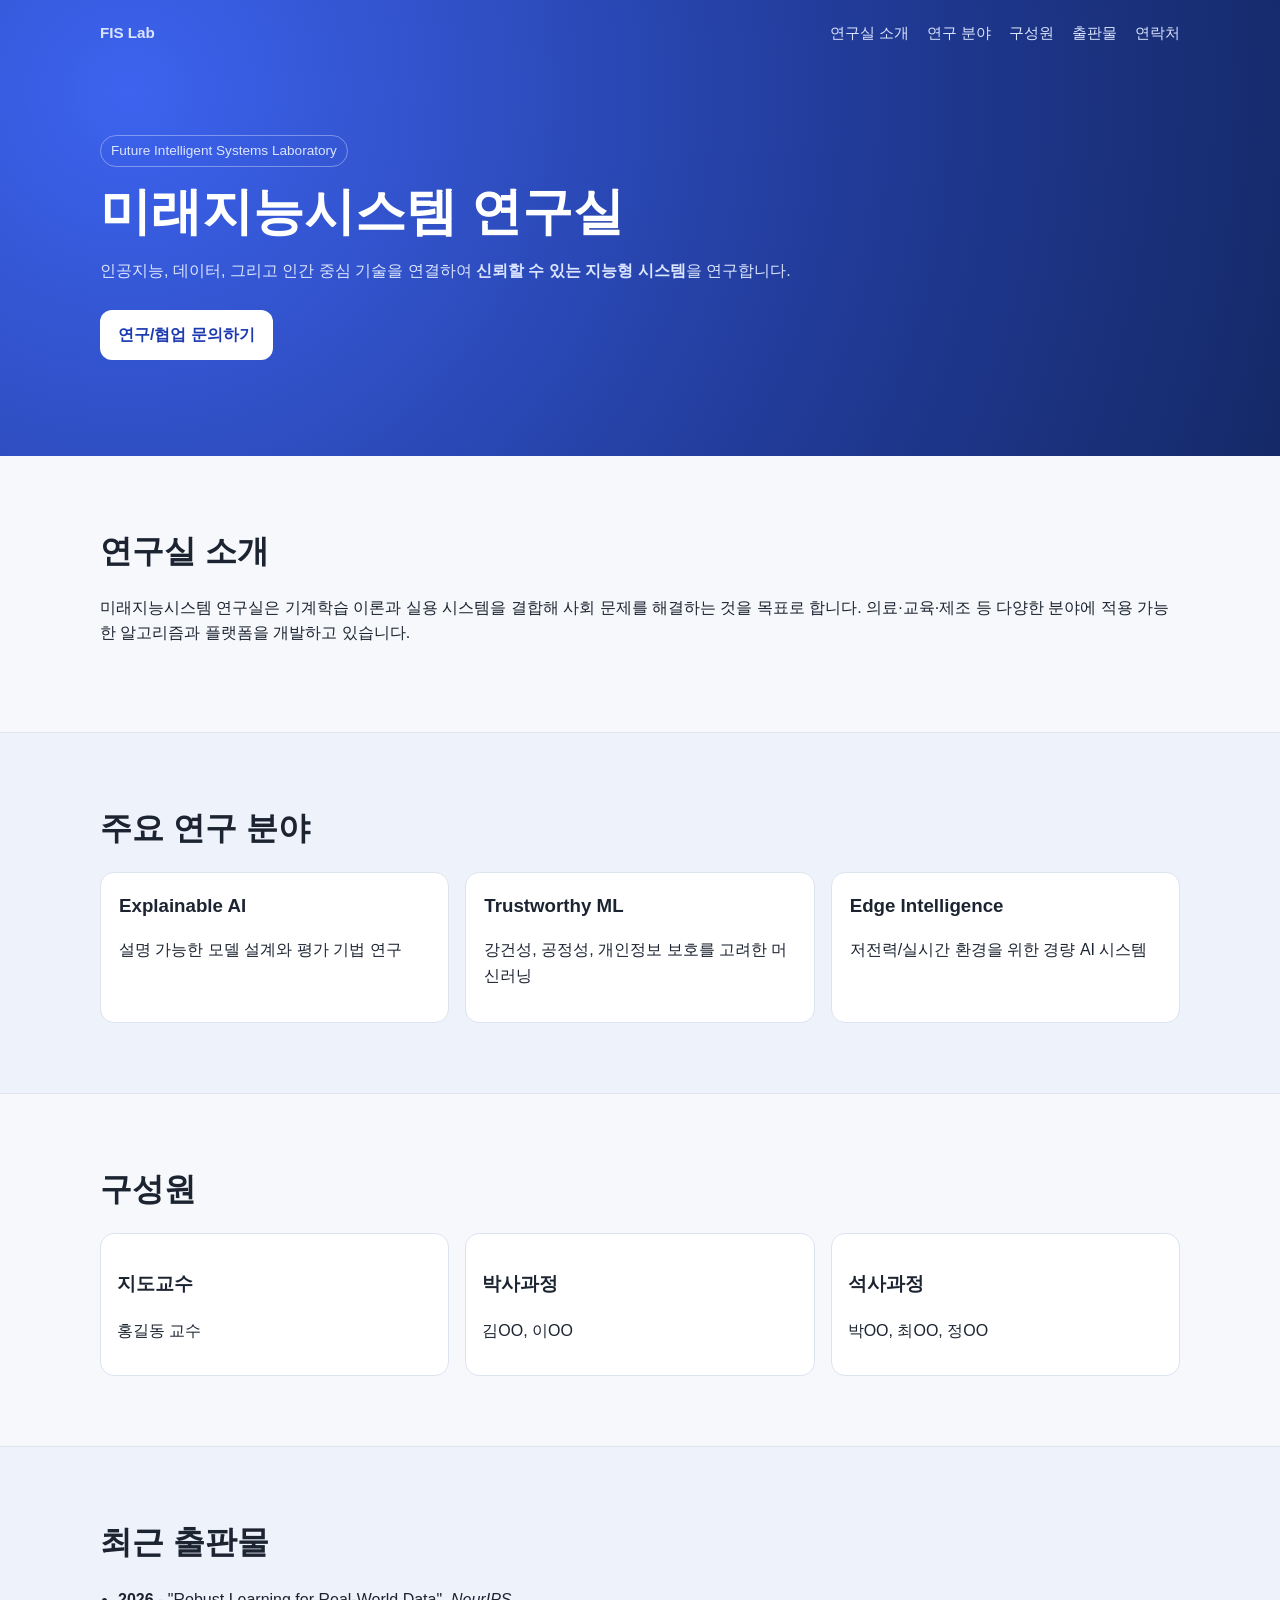
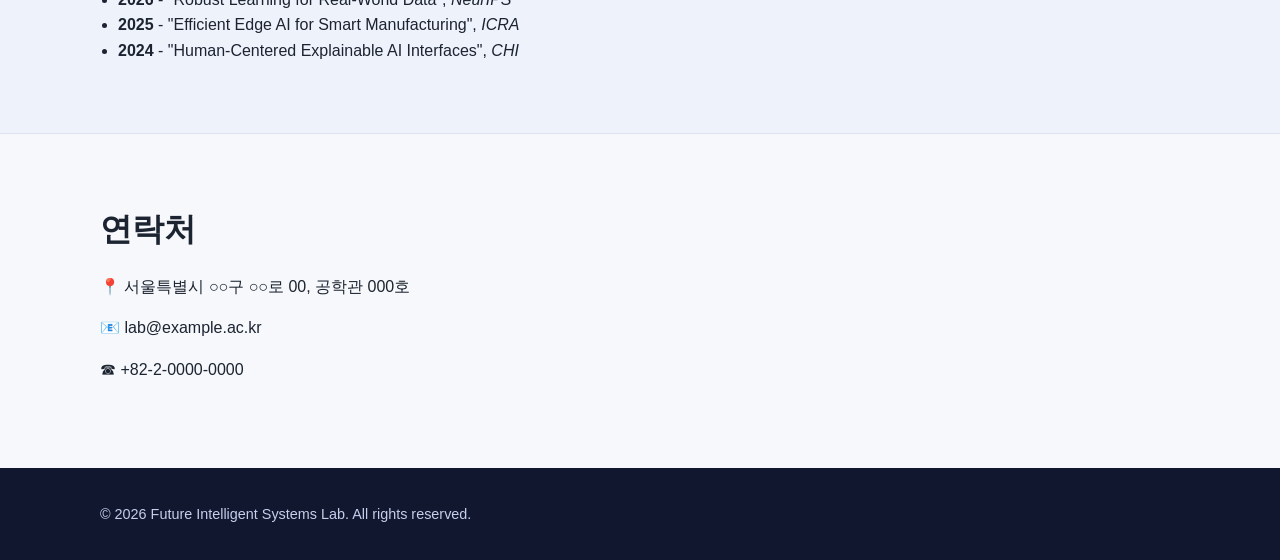
==== index.html @ 26f77ae8 "Merge pull request #1 from cctlsj/codex/create-lab-homepage feat: add initial lab homepage landing p" ====
<!doctype html>
<html lang="ko">
  <head>
    <meta charset="UTF-8" />
    <meta name="viewport" content="width=device-width, initial-scale=1.0" />
    <title>미래지능시스템 연구실 | Future Intelligent Systems Lab</title>
    <meta
      name="description"
      content="미래지능시스템 연구실 홈페이지 - 연구 소개, 프로젝트, 구성원, 출판물, 연락처"
    />
    <link rel="stylesheet" href="styles.css" />
  </head>
  <body>
    <header class="hero">
      <nav class="nav container">
        <a class="logo" href="#">FIS Lab</a>
        <ul>
          <li><a href="#about">연구실 소개</a></li>
          <li><a href="#research">연구 분야</a></li>
          <li><a href="#members">구성원</a></li>
          <li><a href="#publications">출판물</a></li>
          <li><a href="#contact">연락처</a></li>
        </ul>
      </nav>

      <div class="hero-content container">
        <p class="tag">Future Intelligent Systems Laboratory</p>
        <h1>미래지능시스템 연구실</h1>
        <p>
          인공지능, 데이터, 그리고 인간 중심 기술을 연결하여
          <strong>신뢰할 수 있는 지능형 시스템</strong>을 연구합니다.
        </p>
        <a class="cta" href="#contact">연구/협업 문의하기</a>
      </div>
    </header>

    <main>
      <section id="about" class="section container">
        <h2>연구실 소개</h2>
        <p>
          미래지능시스템 연구실은 기계학습 이론과 실용 시스템을 결합해 사회 문제를 해결하는 것을 목표로 합니다.
          의료·교육·제조 등 다양한 분야에 적용 가능한 알고리즘과 플랫폼을 개발하고 있습니다.
        </p>
      </section>

      <section id="research" class="section section-muted">
        <div class="container">
          <h2>주요 연구 분야</h2>
          <div class="cards">
            <article class="card">
              <h3>Explainable AI</h3>
              <p>설명 가능한 모델 설계와 평가 기법 연구</p>
            </article>
            <article class="card">
              <h3>Trustworthy ML</h3>
              <p>강건성, 공정성, 개인정보 보호를 고려한 머신러닝</p>
            </article>
            <article class="card">
              <h3>Edge Intelligence</h3>
              <p>저전력/실시간 환경을 위한 경량 AI 시스템</p>
            </article>
          </div>
        </div>
      </section>

      <section id="members" class="section container">
        <h2>구성원</h2>
        <div class="people-grid">
          <article>
            <h3>지도교수</h3>
            <p>홍길동 교수</p>
          </article>
          <article>
            <h3>박사과정</h3>
            <p>김OO, 이OO</p>
          </article>
          <article>
            <h3>석사과정</h3>
            <p>박OO, 최OO, 정OO</p>
          </article>
        </div>
      </section>

      <section id="publications" class="section section-muted">
        <div class="container">
          <h2>최근 출판물</h2>
          <ul class="pub-list">
            <li>
              <strong>2026</strong> - "Robust Learning for Real-World Data", <em>NeurIPS</em>
            </li>
            <li>
              <strong>2025</strong> - "Efficient Edge AI for Smart Manufacturing", <em>ICRA</em>
            </li>
            <li>
              <strong>2024</strong> - "Human-Centered Explainable AI Interfaces", <em>CHI</em>
            </li>
          </ul>
        </div>
      </section>

      <section id="contact" class="section container">
        <h2>연락처</h2>
        <p>📍 서울특별시 ○○구 ○○로 00, 공학관 000호</p>
        <p>📧 lab@example.ac.kr</p>
        <p>☎ +82-2-0000-0000</p>
      </section>
    </main>

    <footer class="footer">
      <div class="container">
        <p>© 2026 Future Intelligent Systems Lab. All rights reserved.</p>
      </div>
    </footer>
  </body>
</html>
---- styles.css ----
:root {
  --bg: #f6f8fb;
  --panel: #ffffff;
  --primary: #2a4fdb;
  --primary-dark: #1d3bb0;
  --text: #1c2431;
  --muted: #596172;
  --border: #dde3ef;
}

* {
  box-sizing: border-box;
}

html,
body {
  margin: 0;
  padding: 0;
  font-family: "Pretendard", "Noto Sans KR", -apple-system, BlinkMacSystemFont, "Segoe UI", sans-serif;
  color: var(--text);
  background: var(--bg);
  line-height: 1.6;
}

.container {
  width: min(1080px, 92%);
  margin: 0 auto;
}

.hero {
  background: radial-gradient(circle at 10% 20%, #3d63ef 0%, #213b98 60%, #152967 100%);
  color: #fff;
  padding-bottom: 72px;
}

.nav {
  display: flex;
  justify-content: space-between;
  align-items: center;
  padding: 20px 0;
}

.logo {
  font-weight: 800;
  font-size: 1.2rem;
  color: #fff;
  text-decoration: none;
}

.nav ul {
  list-style: none;
  margin: 0;
  padding: 0;
  display: flex;
  gap: 18px;
}

.nav a {
  color: #dbe5ff;
  text-decoration: none;
  font-size: 0.95rem;
}

.nav a:hover {
  color: #fff;
}

.hero-content {
  padding: 56px 0 24px;
}

.tag {
  display: inline-block;
  border: 1px solid rgba(255, 255, 255, 0.35);
  padding: 4px 10px;
  border-radius: 999px;
  margin-bottom: 14px;
  font-size: 0.85rem;
}

.hero h1 {
  margin: 0;
  font-size: clamp(2rem, 4.5vw, 3.2rem);
  line-height: 1.2;
}

.hero p {
  max-width: 700px;
  color: #dbe5ff;
}

.cta {
  display: inline-block;
  background: #fff;
  color: var(--primary-dark);
  text-decoration: none;
  font-weight: 700;
  border-radius: 12px;
  padding: 12px 18px;
  margin-top: 10px;
}

.section {
  padding: 70px 0;
}

.section h2 {
  margin-top: 0;
  margin-bottom: 18px;
  font-size: clamp(1.35rem, 3vw, 2rem);
}

.section-muted {
  background: #eef2fb;
  border-top: 1px solid var(--border);
  border-bottom: 1px solid var(--border);
}

.cards {
  display: grid;
  gap: 16px;
  grid-template-columns: repeat(auto-fit, minmax(220px, 1fr));
}

.card {
  background: var(--panel);
  border: 1px solid var(--border);
  border-radius: 14px;
  padding: 18px;
}

.card h3 {
  margin-top: 0;
  margin-bottom: 6px;
}

.people-grid {
  display: grid;
  gap: 16px;
  grid-template-columns: repeat(auto-fit, minmax(200px, 1fr));
}

.people-grid article {
  background: var(--panel);
  border: 1px solid var(--border);
  border-radius: 14px;
  padding: 16px;
}

.pub-list {
  margin: 0;
  padding-left: 18px;
}

.footer {
  background: #10172f;
  color: #c5ceeb;
  padding: 20px 0;
  font-size: 0.9rem;
}

@media (max-width: 800px) {
  .nav {
    flex-direction: column;
    align-items: flex-start;
    gap: 10px;
  }

  .nav ul {
    flex-wrap: wrap;
    gap: 10px 14px;
  }
}
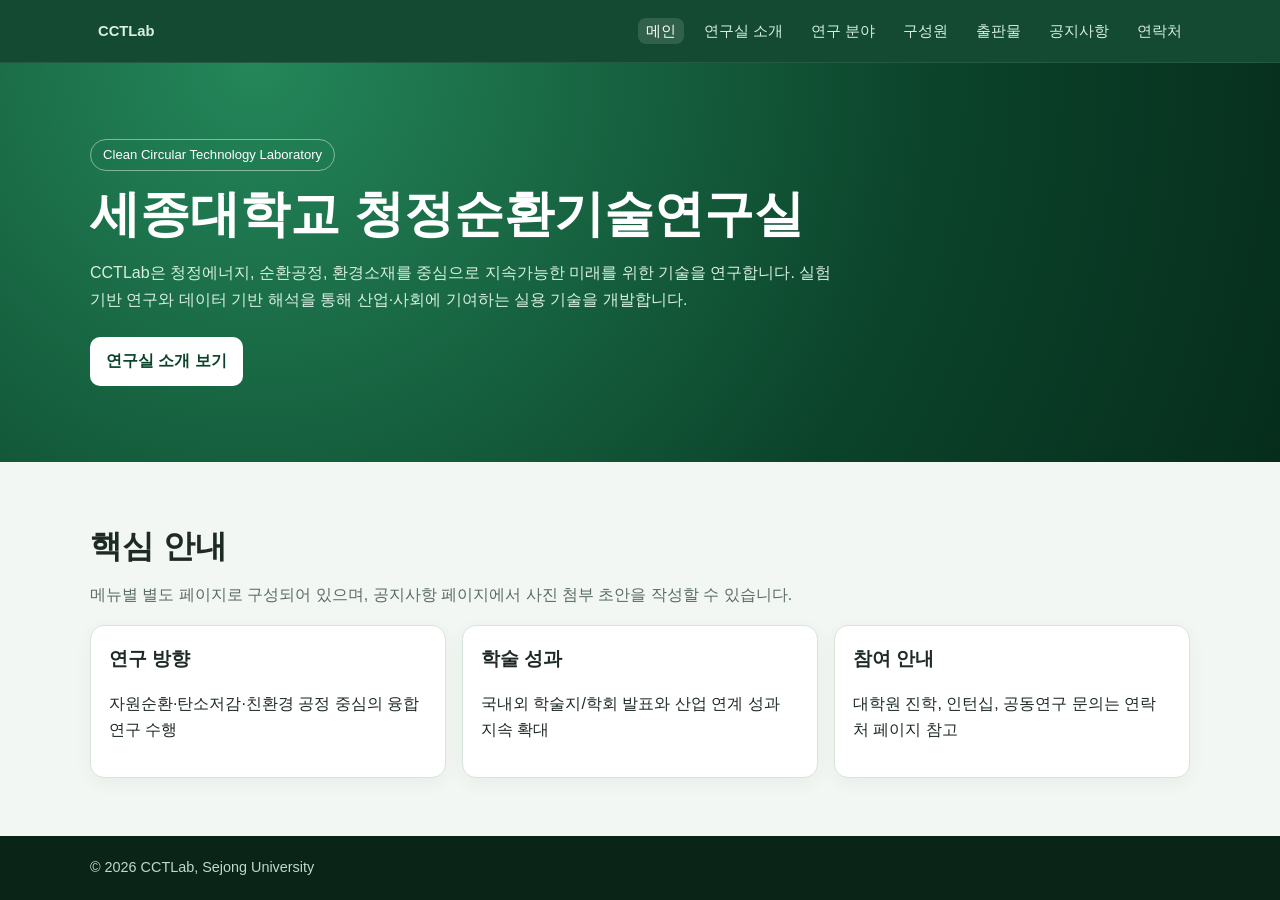
==== commit c0aaa4b2: "." ====
--- a/index.html
+++ b/index.html
@@ -3,113 +3,59 @@
   <head>
     <meta charset="UTF-8" />
     <meta name="viewport" content="width=device-width, initial-scale=1.0" />
-    <title>미래지능시스템 연구실 | Future Intelligent Systems Lab</title>
-    <meta
-      name="description"
-      content="미래지능시스템 연구실 홈페이지 - 연구 소개, 프로젝트, 구성원, 출판물, 연락처"
-    />
+    <title>CCTLab | 세종대학교 청정순환기술연구실</title>
+    <meta name="description" content="세종대학교 청정순환기술연구실(CCTLab) 공식 홈페이지" />
     <link rel="stylesheet" href="styles.css" />
   </head>
   <body>
-    <header class="hero">
+    <header class="site-header">
       <nav class="nav container">
-        <a class="logo" href="#">FIS Lab</a>
+        <a class="logo" href="index.html">CCTLab</a>
         <ul>
-          <li><a href="#about">연구실 소개</a></li>
-          <li><a href="#research">연구 분야</a></li>
-          <li><a href="#members">구성원</a></li>
-          <li><a href="#publications">출판물</a></li>
-          <li><a href="#contact">연락처</a></li>
+          <li><a class="active" href="index.html">메인</a></li>
+          <li><a href="about.html">연구실 소개</a></li>
+          <li><a href="research.html">연구 분야</a></li>
+          <li><a href="members.html">구성원</a></li>
+          <li><a href="publications.html">출판물</a></li>
+          <li><a href="notice.html">공지사항</a></li>
+          <li><a href="contact.html">연락처</a></li>
         </ul>
       </nav>
-
-      <div class="hero-content container">
-        <p class="tag">Future Intelligent Systems Laboratory</p>
-        <h1>미래지능시스템 연구실</h1>
-        <p>
-          인공지능, 데이터, 그리고 인간 중심 기술을 연결하여
-          <strong>신뢰할 수 있는 지능형 시스템</strong>을 연구합니다.
-        </p>
-        <a class="cta" href="#contact">연구/협업 문의하기</a>
-      </div>
     </header>
 
-    <main>
-      <section id="about" class="section container">
-        <h2>연구실 소개</h2>
+    <section class="hero">
+      <div class="container">
+        <span class="badge">Clean Circular Technology Laboratory</span>
+        <h1>세종대학교 청정순환기술연구실</h1>
         <p>
-          미래지능시스템 연구실은 기계학습 이론과 실용 시스템을 결합해 사회 문제를 해결하는 것을 목표로 합니다.
-          의료·교육·제조 등 다양한 분야에 적용 가능한 알고리즘과 플랫폼을 개발하고 있습니다.
+          CCTLab은 청정에너지, 순환공정, 환경소재를 중심으로 지속가능한 미래를 위한 기술을 연구합니다.
+          실험 기반 연구와 데이터 기반 해석을 통해 산업·사회에 기여하는 실용 기술을 개발합니다.
         </p>
-      </section>
+        <a class="btn" href="about.html">연구실 소개 보기</a>
+      </div>
+    </section>
 
-      <section id="research" class="section section-muted">
-        <div class="container">
-          <h2>주요 연구 분야</h2>
-          <div class="cards">
-            <article class="card">
-              <h3>Explainable AI</h3>
-              <p>설명 가능한 모델 설계와 평가 기법 연구</p>
-            </article>
-            <article class="card">
-              <h3>Trustworthy ML</h3>
-              <p>강건성, 공정성, 개인정보 보호를 고려한 머신러닝</p>
-            </article>
-            <article class="card">
-              <h3>Edge Intelligence</h3>
-              <p>저전력/실시간 환경을 위한 경량 AI 시스템</p>
-            </article>
-          </div>
-        </div>
-      </section>
-
-      <section id="members" class="section container">
-        <h2>구성원</h2>
-        <div class="people-grid">
-          <article>
-            <h3>지도교수</h3>
-            <p>홍길동 교수</p>
-          </article>
-          <article>
-            <h3>박사과정</h3>
-            <p>김OO, 이OO</p>
-          </article>
-          <article>
-            <h3>석사과정</h3>
-            <p>박OO, 최OO, 정OO</p>
-          </article>
-        </div>
-      </section>
-
-      <section id="publications" class="section section-muted">
-        <div class="container">
-          <h2>최근 출판물</h2>
-          <ul class="pub-list">
-            <li>
-              <strong>2026</strong> - "Robust Learning for Real-World Data", <em>NeurIPS</em>
-            </li>
-            <li>
-              <strong>2025</strong> - "Efficient Edge AI for Smart Manufacturing", <em>ICRA</em>
-            </li>
-            <li>
-              <strong>2024</strong> - "Human-Centered Explainable AI Interfaces", <em>CHI</em>
-            </li>
-          </ul>
-        </div>
-      </section>
-
-      <section id="contact" class="section container">
-        <h2>연락처</h2>
-        <p>📍 서울특별시 ○○구 ○○로 00, 공학관 000호</p>
-        <p>📧 lab@example.ac.kr</p>
-        <p>☎ +82-2-0000-0000</p>
-      </section>
+    <main class="section container">
+      <h2 class="section-title">핵심 안내</h2>
+      <p class="lead">메뉴별 별도 페이지로 구성되어 있으며, 공지사항 페이지에서 사진 첨부 초안을 작성할 수 있습니다.</p>
+      <div class="grid">
+        <article class="card">
+          <h3>연구 방향</h3>
+          <p>자원순환·탄소저감·친환경 공정 중심의 융합 연구 수행</p>
+        </article>
+        <article class="card">
+          <h3>학술 성과</h3>
+          <p>국내외 학술지/학회 발표와 산업 연계 성과 지속 확대</p>
+        </article>
+        <article class="card">
+          <h3>참여 안내</h3>
+          <p>대학원 진학, 인턴십, 공동연구 문의는 연락처 페이지 참고</p>
+        </article>
+      </div>
     </main>
 
-    <footer class="footer">
-      <div class="container">
-        <p>© 2026 Future Intelligent Systems Lab. All rights reserved.</p>
-      </div>
+    <footer class="site-footer">
+      <div class="container">© 2026 CCTLab, Sejong University</div>
     </footer>
   </body>
-</html>
+</html>
--- a/styles.css
+++ b/styles.css
@@ -1,173 +1,228 @@
 :root {
-  --bg: #f6f8fb;
-  --panel: #ffffff;
-  --primary: #2a4fdb;
-  --primary-dark: #1d3bb0;
-  --text: #1c2431;
-  --muted: #596172;
-  --border: #dde3ef;
-}
-
-* {
-  box-sizing: border-box;
-}
-
-html,
-body {
+  --bg: #f3f7f3;
+  --surface: #ffffff;
+  --primary: #11643f;
+  --primary-strong: #0b432a;
+  --text: #1e2b24;
+  --muted: #5a6d62;
+  --line: #d7e4dc;
+  --soft: #eaf3ee;
+}
+
+* { box-sizing: border-box; }
+
+html, body {
   margin: 0;
   padding: 0;
   font-family: "Pretendard", "Noto Sans KR", -apple-system, BlinkMacSystemFont, "Segoe UI", sans-serif;
   color: var(--text);
   background: var(--bg);
-  line-height: 1.6;
-}
+  line-height: 1.65;
+}
+
+a { color: inherit; }
 
 .container {
-  width: min(1080px, 92%);
+  width: min(1100px, 92%);
   margin: 0 auto;
 }
 
-.hero {
-  background: radial-gradient(circle at 10% 20%, #3d63ef 0%, #213b98 60%, #152967 100%);
-  color: #fff;
-  padding-bottom: 72px;
+.site-header {
+  position: sticky;
+  top: 0;
+  z-index: 30;
+  background: rgba(11, 67, 42, 0.96);
+  backdrop-filter: blur(8px);
+  border-bottom: 1px solid rgba(255, 255, 255, 0.08);
 }
 
 .nav {
   display: flex;
   justify-content: space-between;
   align-items: center;
-  padding: 20px 0;
+  gap: 20px;
+  padding: 14px 0;
 }
 
 .logo {
+  text-decoration: none;
+  color: #f3fff8;
+  font-size: 1.06rem;
   font-weight: 800;
-  font-size: 1.2rem;
-  color: #fff;
-  text-decoration: none;
 }
 
 .nav ul {
   list-style: none;
+  display: flex;
+  flex-wrap: wrap;
+  gap: 8px 12px;
   margin: 0;
   padding: 0;
-  display: flex;
-  gap: 18px;
 }
 
 .nav a {
-  color: #dbe5ff;
   text-decoration: none;
-  font-size: 0.95rem;
-}
-
+  color: #d8efe3;
+  font-size: 0.92rem;
+  padding: 5px 8px;
+  border-radius: 8px;
+}
+
+.nav a.active,
 .nav a:hover {
   color: #fff;
-}
-
-.hero-content {
-  padding: 56px 0 24px;
-}
-
-.tag {
+  background: rgba(255, 255, 255, 0.12);
+}
+
+.hero {
+  background: radial-gradient(circle at 20% 0%, #24875a, #0b432a 62%, #062d1c 100%);
+  color: #fff;
+  padding: 76px 0;
+}
+
+.hero .badge {
   display: inline-block;
-  border: 1px solid rgba(255, 255, 255, 0.35);
-  padding: 4px 10px;
+  font-size: 0.82rem;
+  border: 1px solid rgba(255, 255, 255, 0.45);
   border-radius: 999px;
+  padding: 4px 12px;
   margin-bottom: 14px;
-  font-size: 0.85rem;
 }
 
 .hero h1 {
   margin: 0;
-  font-size: clamp(2rem, 4.5vw, 3.2rem);
+  font-size: clamp(2rem, 4.8vw, 3.1rem);
   line-height: 1.2;
 }
 
 .hero p {
-  max-width: 700px;
-  color: #dbe5ff;
-}
-
-.cta {
+  max-width: 760px;
+  color: #d8efe3;
+}
+
+.btn {
   display: inline-block;
+  margin-top: 8px;
   background: #fff;
-  color: var(--primary-dark);
+  color: var(--primary-strong);
+  font-weight: 700;
   text-decoration: none;
-  font-weight: 700;
-  border-radius: 12px;
-  padding: 12px 18px;
-  margin-top: 10px;
+  border-radius: 10px;
+  padding: 11px 16px;
 }
 
 .section {
-  padding: 70px 0;
-}
-
-.section h2 {
+  padding: 58px 0;
+}
+
+.section-title {
+  font-size: clamp(1.35rem, 2.8vw, 2rem);
+  margin: 0 0 10px;
+}
+
+.lead {
+  color: var(--muted);
   margin-top: 0;
-  margin-bottom: 18px;
-  font-size: clamp(1.35rem, 3vw, 2rem);
-}
-
-.section-muted {
-  background: #eef2fb;
-  border-top: 1px solid var(--border);
-  border-bottom: 1px solid var(--border);
-}
-
-.cards {
+}
+
+.grid {
   display: grid;
   gap: 16px;
-  grid-template-columns: repeat(auto-fit, minmax(220px, 1fr));
+  grid-template-columns: repeat(auto-fit, minmax(230px, 1fr));
 }
 
 .card {
-  background: var(--panel);
-  border: 1px solid var(--border);
+  background: var(--surface);
+  border: 1px solid var(--line);
   border-radius: 14px;
   padding: 18px;
+  box-shadow: 0 5px 18px rgba(11, 67, 42, 0.05);
 }
 
 .card h3 {
   margin-top: 0;
+  margin-bottom: 8px;
+}
+
+.kv {
+  margin: 0;
+  padding: 0;
+  list-style: none;
+}
+
+.kv li {
+  padding: 10px 0;
+  border-bottom: 1px dashed var(--line);
+}
+
+.kv li:last-child { border-bottom: 0; }
+
+.form-row { margin-bottom: 14px; }
+
+label {
+  display: block;
   margin-bottom: 6px;
-}
-
-.people-grid {
-  display: grid;
-  gap: 16px;
-  grid-template-columns: repeat(auto-fit, minmax(200px, 1fr));
-}
-
-.people-grid article {
-  background: var(--panel);
-  border: 1px solid var(--border);
-  border-radius: 14px;
-  padding: 16px;
-}
-
-.pub-list {
-  margin: 0;
+  font-weight: 600;
+}
+
+input[type="text"], textarea, input[type="file"] {
+  width: 100%;
+  border: 1px solid var(--line);
+  border-radius: 10px;
+  padding: 10px 12px;
+  font: inherit;
+  background: #fff;
+}
+
+textarea { min-height: 140px; resize: vertical; }
+
+button {
+  border: 0;
+  border-radius: 10px;
+  background: var(--primary);
+  color: #fff;
+  font-weight: 700;
+  padding: 11px 16px;
+  cursor: pointer;
+}
+
+button:hover { background: var(--primary-strong); }
+
+.preview {
+  margin-top: 14px;
+  background: var(--soft);
+  border: 1px dashed #bdd4c6;
+  border-radius: 12px;
+  padding: 12px;
+}
+
+.preview img {
+  display: none;
+  max-width: 100%;
+  border-radius: 8px;
+  margin-top: 8px;
+}
+
+.notice-msg {
+  margin-top: 12px;
+  background: var(--soft);
+  border: 1px solid #c9dfd1;
+  border-radius: 10px;
+  padding: 10px 12px;
+}
+
+.notice-list {
+  margin-top: 16px;
   padding-left: 18px;
 }
 
-.footer {
-  background: #10172f;
-  color: #c5ceeb;
+.site-footer {
+  background: #0a2418;
+  color: #c1d8cc;
   padding: 20px 0;
   font-size: 0.9rem;
 }
 
-@media (max-width: 800px) {
-  .nav {
-    flex-direction: column;
-    align-items: flex-start;
-    gap: 10px;
-  }
-
-  .nav ul {
-    flex-wrap: wrap;
-    gap: 10px 14px;
-  }
-}
+@media (max-width: 840px) {
+  .nav { flex-direction: column; align-items: flex-start; }
+}
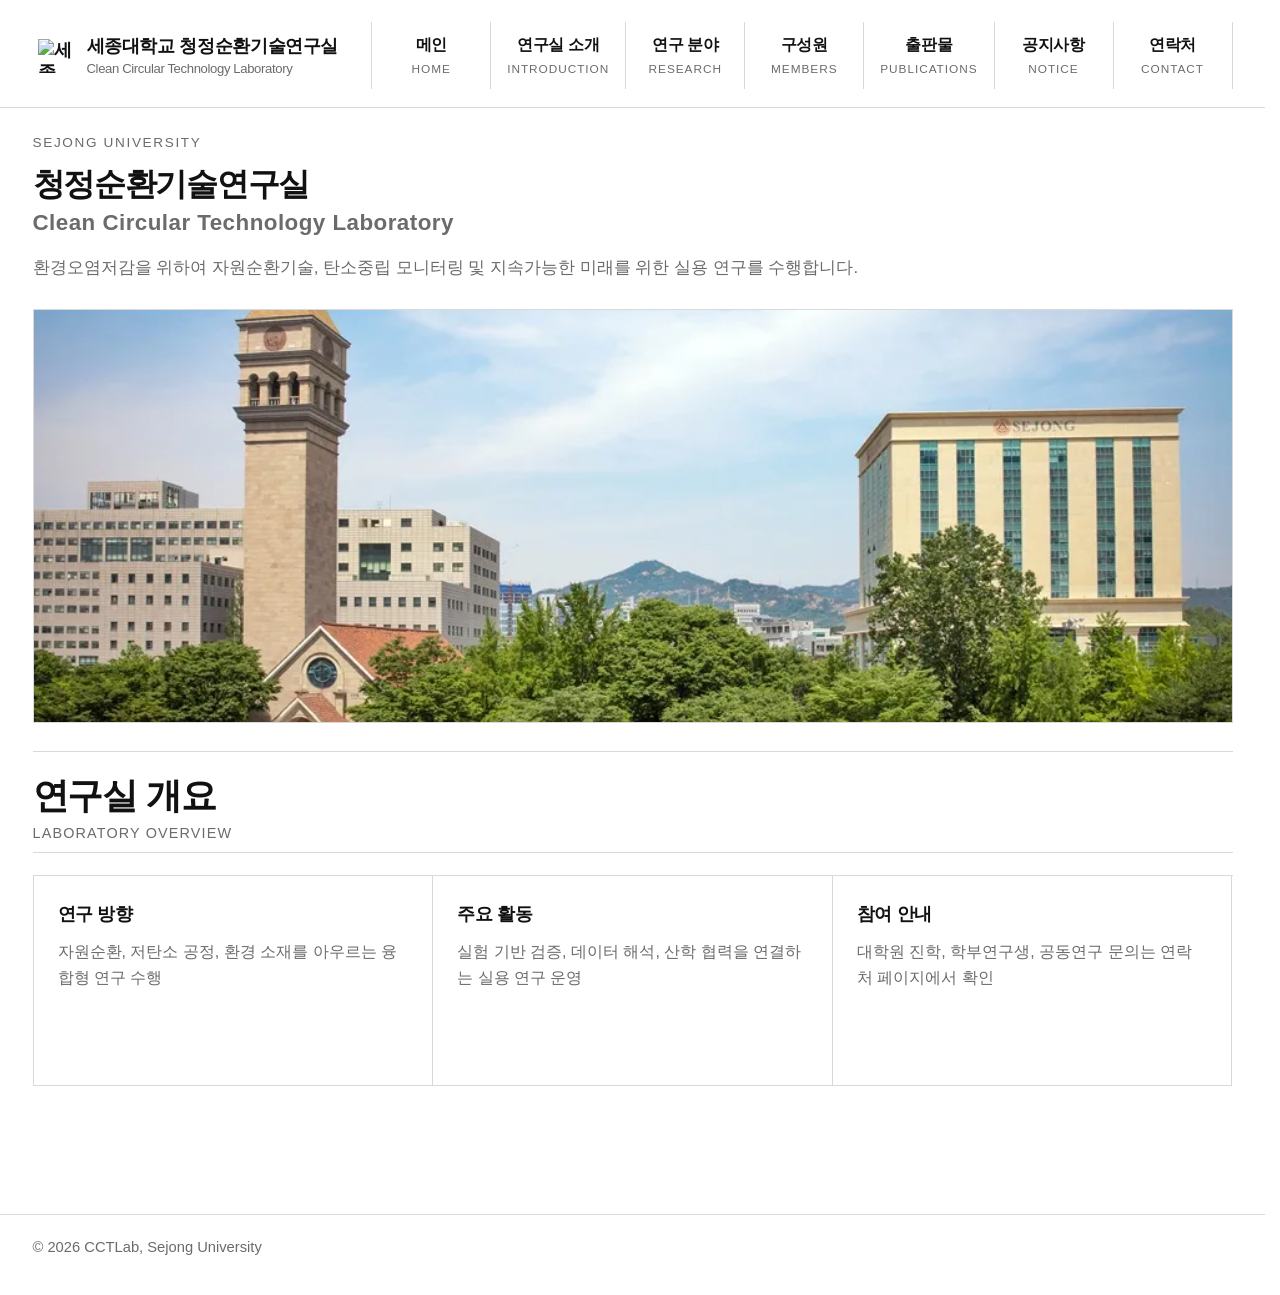
==== commit a2ac74f8: "." ====
--- a/index.html
+++ b/index.html
@@ -4,58 +4,122 @@
     <meta charset="UTF-8" />
     <meta name="viewport" content="width=device-width, initial-scale=1.0" />
     <title>CCTLab | 세종대학교 청정순환기술연구실</title>
-    <meta name="description" content="세종대학교 청정순환기술연구실(CCTLab) 공식 홈페이지" />
+    <meta
+      name="description"
+      content="세종대학교 청정순환기술연구실(CCTLab) 공식 홈페이지"
+    />
     <link rel="stylesheet" href="styles.css" />
   </head>
   <body>
     <header class="site-header">
       <nav class="nav container">
-        <a class="logo" href="index.html">CCTLab</a>
+        <a class="logo" href="index.html">
+          <span class="logo-mark-wrap">
+            <img
+              class="logo-mark"
+              src="images/SJU_logo.png"
+              alt="세종대학교 로고"
+            />
+          </span>
+          <span class="logo-text-wrap">
+            <span class="logo-text">
+              세종대학교 청정순환기술연구실
+              <small>Clean Circular Technology Laboratory</small>
+            </span>
+          </span>
+        </a>
         <ul>
-          <li><a class="active" href="index.html">메인</a></li>
-          <li><a href="about.html">연구실 소개</a></li>
-          <li><a href="research.html">연구 분야</a></li>
-          <li><a href="members.html">구성원</a></li>
-          <li><a href="publications.html">출판물</a></li>
-          <li><a href="notice.html">공지사항</a></li>
-          <li><a href="contact.html">연락처</a></li>
+          <li>
+            <a class="active" href="index.html">
+              <span class="nav-ko">메인</span>
+              <span class="nav-en">Home</span>
+            </a>
+          </li>
+          <li>
+            <a href="about.html">
+              <span class="nav-ko">연구실 소개</span>
+              <span class="nav-en">Introduction</span>
+            </a>
+          </li>
+          <li>
+            <a href="research.html">
+              <span class="nav-ko">연구 분야</span>
+              <span class="nav-en">Research</span>
+            </a>
+          </li>
+          <li>
+            <a href="members.html">
+              <span class="nav-ko">구성원</span>
+              <span class="nav-en">Members</span>
+            </a>
+          </li>
+          <li>
+            <a href="publications.html">
+              <span class="nav-ko">출판물</span>
+              <span class="nav-en">Publications</span>
+            </a>
+          </li>
+          <li>
+            <a href="notice.html">
+              <span class="nav-ko">공지사항</span>
+              <span class="nav-en">Notice</span>
+            </a>
+          </li>
+          <li>
+            <a href="contact.html">
+              <span class="nav-ko">연락처</span>
+              <span class="nav-en">Contact</span>
+            </a>
+          </li>
         </ul>
       </nav>
     </header>
 
-    <section class="hero">
-      <div class="container">
-        <span class="badge">Clean Circular Technology Laboratory</span>
-        <h1>세종대학교 청정순환기술연구실</h1>
-        <p>
-          CCTLab은 청정에너지, 순환공정, 환경소재를 중심으로 지속가능한 미래를 위한 기술을 연구합니다.
-          실험 기반 연구와 데이터 기반 해석을 통해 산업·사회에 기여하는 실용 기술을 개발합니다.
-        </p>
-        <a class="btn" href="about.html">연구실 소개 보기</a>
-      </div>
-    </section>
+    <main class="page-main">
+      <section class="hero container">
+        <div class="hero-copy">
+          <p class="eyebrow">SEJONG UNIVERSITY</p>
+          <h1>
+            청정순환기술연구실
+            <span class="title-en">Clean Circular Technology Laboratory</span>
+          </h1>
+          <p class="subtitle">
+            환경오염저감을 위하여 자원순환기술, 탄소중립 모니터링 및 지속가능한 미래를 위한 실용 연구를 수행합니다.
+          </p>
+        </div>
+        <div class="hero-media-wrap">
+          <div class="hero-media">
+            <img src="images/main-visual.webp" alt="연구실 메인 이미지" />
+          </div>
+        </div>
+      </section>
 
-    <main class="section container">
-      <h2 class="section-title">핵심 안내</h2>
-      <p class="lead">메뉴별 별도 페이지로 구성되어 있으며, 공지사항 페이지에서 사진 첨부 초안을 작성할 수 있습니다.</p>
-      <div class="grid">
-        <article class="card">
-          <h3>연구 방향</h3>
-          <p>자원순환·탄소저감·친환경 공정 중심의 융합 연구 수행</p>
-        </article>
-        <article class="card">
-          <h3>학술 성과</h3>
-          <p>국내외 학술지/학회 발표와 산업 연계 성과 지속 확대</p>
-        </article>
-        <article class="card">
-          <h3>참여 안내</h3>
-          <p>대학원 진학, 인턴십, 공동연구 문의는 연락처 페이지 참고</p>
-        </article>
-      </div>
+      <section class="section container">
+        <div class="section-head">
+          <h2 class="section-title">
+            연구실 개요
+            <span class="section-en">Laboratory Overview</span>
+          </h2>
+        </div>
+        <div class="line-grid">
+          <article class="line-card">
+            <h3>연구 방향</h3>
+            <p>자원순환, 저탄소 공정, 환경 소재를 아우르는 융합형 연구 수행</p>
+          </article>
+          <article class="line-card">
+            <h3>주요 활동</h3>
+            <p>실험 기반 검증, 데이터 해석, 산학 협력을 연결하는 실용 연구 운영</p>
+          </article>
+          <article class="line-card">
+            <h3>참여 안내</h3>
+            <p>대학원 진학, 학부연구생, 공동연구 문의는 연락처 페이지에서 확인</p>
+          </article>
+        </div>
+      </section>
     </main>
 
     <footer class="site-footer">
       <div class="container">© 2026 CCTLab, Sejong University</div>
     </footer>
   </body>
-</html>+</html>
--- a/styles.css
+++ b/styles.css
@@ -1,228 +1,625 @@
 :root {
-  --bg: #f3f7f3;
+  --bg: #ffffff;
   --surface: #ffffff;
-  --primary: #11643f;
-  --primary-strong: #0b432a;
-  --text: #1e2b24;
-  --muted: #5a6d62;
-  --line: #d7e4dc;
-  --soft: #eaf3ee;
-}
-
-* { box-sizing: border-box; }
-
-html, body {
+  --text: #111111;
+  --muted: #6b6b6b;
+  --line: #d9d9d9;
+  --line-strong: #bdbdbd;
+  --accent: #1f1f1f;
+}
+
+* {
+  box-sizing: border-box;
+}
+
+html,
+body {
   margin: 0;
   padding: 0;
+  background: var(--bg);
+  color: var(--text);
   font-family: "Pretendard", "Noto Sans KR", -apple-system, BlinkMacSystemFont, "Segoe UI", sans-serif;
-  color: var(--text);
-  background: var(--bg);
   line-height: 1.65;
 }
 
-a { color: inherit; }
+html {
+  scrollbar-gutter: stable;
+}
+
+img {
+  max-width: 100%;
+  display: block;
+}
+
+a {
+  color: inherit;
+  text-decoration: none;
+}
 
 .container {
-  width: min(1100px, 92%);
+  width: min(1200px, calc(100% - 56px));
   margin: 0 auto;
 }
 
 .site-header {
   position: sticky;
   top: 0;
-  z-index: 30;
-  background: rgba(11, 67, 42, 0.96);
-  backdrop-filter: blur(8px);
-  border-bottom: 1px solid rgba(255, 255, 255, 0.08);
+  z-index: 100;
+  background: #fff;
+  border-bottom: 1px solid var(--line);
 }
 
 .nav {
   display: flex;
+  align-items: center;
   justify-content: space-between;
+  gap: 32px;
+  padding: 22px 0 18px;
+}
+
+.nav .logo {
+  display: flex;
+  flex-direction: row;
+  flex-wrap: nowrap;
+  align-items: stretch;
+  justify-content: flex-start;
+  gap: 0;
+  font-size: 1.15rem;
+  font-weight: 700;
+  letter-spacing: -0.02em;
+  line-height: 1.2;
+  width: fit-content;
+}
+
+.logo-mark-wrap {
+  width: 44px;
+  min-width: 44px;
+  height: 44px;
+  display: flex;
   align-items: center;
-  gap: 20px;
-  padding: 14px 0;
-}
-
-.logo {
-  text-decoration: none;
-  color: #f3fff8;
-  font-size: 1.06rem;
-  font-weight: 800;
+  justify-content: center;
+  margin-right: 10px;
+}
+
+.logo-mark {
+  width: 34px;
+  height: 34px;
+  display: block;
+  object-fit: contain;
+  object-position: center center;
+}
+
+.logo-text-wrap {
+  min-height: 44px;
+  display: flex;
+  align-items: center;
+}
+
+.logo-text {
+  display: block;
+  min-width: 0;
+}
+
+.logo small {
+  display: block;
+  margin-top: 4px;
+  color: var(--muted);
+  font-size: 0.82rem;
+  font-weight: 500;
 }
 
 .nav ul {
   list-style: none;
   display: flex;
   flex-wrap: wrap;
-  gap: 8px 12px;
+  justify-content: flex-end;
+  gap: 0;
   margin: 0;
   padding: 0;
 }
 
-.nav a {
-  text-decoration: none;
-  color: #d8efe3;
+.nav li {
+  border-left: 1px solid var(--line);
+}
+
+.nav li:last-child {
+  border-right: 1px solid var(--line);
+}
+
+.nav ul a {
+  min-width: 118px;
+  padding: 10px 16px;
+  display: flex;
+  flex-direction: column;
+  align-items: center;
+  gap: 2px;
+  text-align: center;
+}
+
+.nav a.active {
+  background: #ffffff;
+}
+
+.nav-ko {
+  font-size: 0.98rem;
+  font-weight: 700;
+  letter-spacing: -0.02em;
+}
+
+.nav-en {
+  font-size: 0.74rem;
+  color: var(--muted);
+  text-transform: uppercase;
+  letter-spacing: 0.08em;
+}
+
+.page-main {
+  padding: 20px 0 48px;
+}
+
+.hero {
+  display: block;
+  padding: 4px 0 28px;
+  border-bottom: 1px solid var(--line);
+}
+
+.hero-copy .eyebrow {
+  margin: 0 0 12px;
+  color: var(--muted);
+  font-size: 0.85rem;
+  letter-spacing: 0.12em;
+  text-transform: uppercase;
+}
+
+.hero-copy h1 {
+  margin: 0;
+  font-size: 2rem;
+  line-height: 1.08;
+  letter-spacing: -0.04em;
+}
+
+.hero-copy .subtitle {
+  margin: 18px 0 0;
+  max-width: 920px;
+  color: var(--muted);
+  font-size: 1.05rem;
+}
+
+.hero-copy .title-en {
+  display: block;
+  margin-top: 10px;
+  font-size: clamp(1.05rem, 2vw, 1.4rem);
+  color: var(--muted);
+  letter-spacing: 0.02em;
+}
+
+.hero-media-wrap {
+  margin-top: 28px;
+}
+
+.hero-media {
+  border: 1px solid var(--line);
+  background: #fff;
+}
+
+.hero-media img {
+  width: 100%;
+  height: 100%;
+  object-fit: cover;
+  aspect-ratio: 16 / 5.5;
+}
+
+.hero-note {
+  margin: 10px 0 0;
+  color: var(--muted);
+  font-size: 0.82rem;
+}
+
+.section {
+  padding: 24px 0 0;
+}
+
+.compact-section {
+  padding-top: 28px;
+}
+
+.section-head {
+  display: flex;
+  align-items: baseline;
+  justify-content: space-between;
+  gap: 20px;
+  margin-bottom: 22px;
+  padding-bottom: 10px;
+  border-bottom: 1px solid var(--line);
+}
+
+.section-title {
+  margin: 0;
+  font-size: clamp(1.6rem, 2.8vw, 2.4rem);
+  line-height: 1.15;
+  letter-spacing: -0.03em;
+}
+
+.section-title-compact {
+  font-size: clamp(1.05rem, 1.8vw, 1.25rem);
+  letter-spacing: -0.02em;
+}
+
+.section-title-compact .section-en {
+  margin-top: 4px;
+  font-size: 0.72rem;
+}
+
+.section-title .section-en {
+  display: block;
+  margin-top: 8px;
+  color: var(--muted);
+  font-size: 0.9rem;
+  font-weight: 500;
+  letter-spacing: 0.08em;
+  text-transform: uppercase;
+}
+
+.section-copy {
+  margin: 0;
+  max-width: 780px;
+  color: var(--muted);
+}
+
+.line-grid {
+  display: grid;
+  grid-template-columns: repeat(3, minmax(0, 1fr));
+  border-top: 1px solid var(--line);
+  border-left: 1px solid var(--line);
+}
+
+.line-card {
+  min-height: 210px;
+  padding: 24px;
+  border-right: 1px solid var(--line);
+  border-bottom: 1px solid var(--line);
+}
+
+.line-card h3 {
+  margin: 0 0 10px;
+  font-size: 1.1rem;
+  letter-spacing: -0.02em;
+}
+
+.line-card p {
+  margin: 0;
+  color: var(--muted);
+}
+
+.two-column {
+  display: grid;
+  grid-template-columns: minmax(0, 1.1fr) minmax(0, 0.9fr);
+  gap: 36px;
+  align-items: start;
+}
+
+.detail-block,
+.line-panel {
+  border-top: 1px solid var(--line);
+}
+
+.detail-row,
+.notice-item,
+.pub-item,
+.contact-row {
+  display: grid;
+  gap: 20px;
+  padding: 16px 0;
+  border-bottom: 1px solid var(--line);
+}
+
+.detail-row {
+  grid-template-columns: 150px minmax(0, 1fr);
+}
+
+.detail-label,
+.notice-date,
+.pub-year,
+.contact-label {
+  color: var(--muted);
+  font-weight: 600;
+}
+
+.detail-value,
+.notice-body,
+.pub-title,
+.contact-value {
+  min-width: 0;
+}
+
+.notice-board {
+  border-top: 1px solid var(--line);
+}
+
+.notice-layout {
+  display: grid;
+  grid-template-columns: minmax(340px, 0.9fr) minmax(0, 1.1fr);
+  gap: 32px;
+}
+
+.notice-list-head {
+  padding-bottom: 12px;
+  border-bottom: 1px solid var(--line);
+  font-weight: 700;
+}
+
+.notice-board-list {
+  border-top: 0;
+}
+
+.notice-item {
+  grid-template-columns: 140px minmax(0, 1fr);
+}
+
+.notice-trigger {
+  width: 100%;
+  border: 0;
+  background: #ffffff;
+  text-align: left;
+  cursor: pointer;
+}
+
+.notice-trigger.is-active {
+  background: #ffffff;
+}
+
+.notice-trigger:hover .notice-title,
+.notice-trigger.is-active .notice-title {
+  text-decoration: underline;
+}
+
+.notice-title {
+  margin: 0 0 8px;
+  font-size: 1.12rem;
+}
+
+.notice-detail-panel {
+  border-top: 1px solid var(--line);
+}
+
+.notice-view {
+  padding: 18px 0 0;
+}
+
+.notice-view-title {
+  margin: 12px 0 14px;
+  font-size: 1.5rem;
+  line-height: 1.3;
+  letter-spacing: -0.03em;
+}
+
+.notice-view-content {
+  padding-top: 18px;
+  border-top: 1px solid var(--line);
+  color: var(--muted);
+  white-space: pre-wrap;
+}
+
+.notice-body p {
+  margin: 0;
+  color: var(--muted);
+}
+
+.notice-guide {
+  margin-top: 18px;
+  padding-top: 14px;
+  border-top: 1px solid var(--line);
+  color: var(--muted);
   font-size: 0.92rem;
-  padding: 5px 8px;
-  border-radius: 8px;
-}
-
-.nav a.active,
-.nav a:hover {
-  color: #fff;
-  background: rgba(255, 255, 255, 0.12);
-}
-
-.hero {
-  background: radial-gradient(circle at 20% 0%, #24875a, #0b432a 62%, #062d1c 100%);
-  color: #fff;
-  padding: 76px 0;
-}
-
-.hero .badge {
-  display: inline-block;
-  font-size: 0.82rem;
-  border: 1px solid rgba(255, 255, 255, 0.45);
-  border-radius: 999px;
-  padding: 4px 12px;
-  margin-bottom: 14px;
-}
-
-.hero h1 {
-  margin: 0;
-  font-size: clamp(2rem, 4.8vw, 3.1rem);
-  line-height: 1.2;
-}
-
-.hero p {
-  max-width: 760px;
-  color: #d8efe3;
-}
-
-.btn {
-  display: inline-block;
-  margin-top: 8px;
-  background: #fff;
-  color: var(--primary-strong);
-  font-weight: 700;
-  text-decoration: none;
-  border-radius: 10px;
-  padding: 11px 16px;
-}
-
-.section {
-  padding: 58px 0;
-}
-
-.section-title {
-  font-size: clamp(1.35rem, 2.8vw, 2rem);
+}
+
+.people-grid {
+  display: grid;
+  grid-template-columns: repeat(2, minmax(0, 1fr));
+  gap: 0;
+  border-top: 1px solid var(--line);
+  border-left: 1px solid var(--line);
+}
+
+.people-grid-single {
+  grid-template-columns: 1fr;
+}
+
+.person-card {
+  display: grid;
+  grid-template-columns: 220px minmax(0, 1fr);
+  gap: 24px;
+  padding: 22px;
+  border-right: 1px solid var(--line);
+  border-bottom: 1px solid var(--line);
+}
+
+.person-photo {
+  border: 1px solid var(--line);
+  aspect-ratio: 4 / 5;
+  background: #ffffff;
+}
+
+.person-photo img {
+  width: 100%;
+  height: 100%;
+  object-fit: cover;
+}
+
+.person-name {
   margin: 0 0 10px;
-}
-
-.lead {
-  color: var(--muted);
-  margin-top: 0;
-}
-
-.grid {
-  display: grid;
-  gap: 16px;
-  grid-template-columns: repeat(auto-fit, minmax(230px, 1fr));
-}
-
-.card {
-  background: var(--surface);
-  border: 1px solid var(--line);
-  border-radius: 14px;
-  padding: 18px;
-  box-shadow: 0 5px 18px rgba(11, 67, 42, 0.05);
-}
-
-.card h3 {
-  margin-top: 0;
-  margin-bottom: 8px;
-}
-
-.kv {
+  font-size: 1.3rem;
+}
+
+.person-role {
+  margin: 0 0 10px;
+  color: var(--muted);
+}
+
+.person-meta {
   margin: 0;
   padding: 0;
   list-style: none;
 }
 
-.kv li {
+.person-meta li {
+  padding: 8px 0;
+  border-top: 1px solid var(--line);
+}
+
+.person-meta li:last-child {
+  border-bottom: 1px solid var(--line);
+}
+
+.pub-list {
+  border-top: 1px solid var(--line);
+}
+
+.pub-more {
+  margin-top: 10px;
+}
+
+.pub-more summary {
   padding: 10px 0;
-  border-bottom: 1px dashed var(--line);
-}
-
-.kv li:last-child { border-bottom: 0; }
-
-.form-row { margin-bottom: 14px; }
-
-label {
-  display: block;
-  margin-bottom: 6px;
+  border-top: 1px solid var(--line);
+  border-bottom: 1px solid var(--line);
+  font-size: 0.9rem;
+  color: var(--muted);
+  cursor: pointer;
+  list-style: none;
+}
+
+.pub-more summary::-webkit-details-marker {
+  display: none;
+}
+
+.pub-more .less-label {
+  display: none;
+}
+
+.pub-more[open] .more-label {
+  display: none;
+}
+
+.pub-more[open] .less-label {
+  display: inline;
+}
+
+.pub-more[open] summary {
+  margin-bottom: 0;
+}
+
+.pub-item {
+  grid-template-columns: 100px minmax(0, 1fr);
+  gap: 12px;
+  padding: 10px 0;
+}
+
+.pub-title {
   font-weight: 600;
-}
-
-input[type="text"], textarea, input[type="file"] {
-  width: 100%;
+  font-size: 0.94rem;
+  line-height: 1.45;
+}
+
+.pub-authors {
+  margin-top: 4px;
+  color: var(--muted);
+  font-size: 0.86rem;
+  line-height: 1.4;
+}
+
+.pub-meta {
+  margin-top: 3px;
+  color: var(--muted);
+  font-size: 0.85rem;
+  line-height: 1.35;
+}
+
+.outline-button {
+  display: inline-flex;
+  align-items: center;
+  justify-content: center;
+  min-height: 36px;
+  padding: 0 14px;
   border: 1px solid var(--line);
-  border-radius: 10px;
-  padding: 10px 12px;
-  font: inherit;
-  background: #fff;
-}
-
-textarea { min-height: 140px; resize: vertical; }
-
-button {
-  border: 0;
-  border-radius: 10px;
-  background: var(--primary);
-  color: #fff;
-  font-weight: 700;
-  padding: 11px 16px;
-  cursor: pointer;
-}
-
-button:hover { background: var(--primary-strong); }
-
-.preview {
-  margin-top: 14px;
-  background: var(--soft);
-  border: 1px dashed #bdd4c6;
-  border-radius: 12px;
-  padding: 12px;
-}
-
-.preview img {
-  display: none;
-  max-width: 100%;
-  border-radius: 8px;
-  margin-top: 8px;
-}
-
-.notice-msg {
-  margin-top: 12px;
-  background: var(--soft);
-  border: 1px solid #c9dfd1;
-  border-radius: 10px;
-  padding: 10px 12px;
-}
-
-.notice-list {
-  margin-top: 16px;
-  padding-left: 18px;
+  background: #ffffff;
+  color: var(--text);
+  font-weight: 600;
+  font-size: 0.88rem;
+  white-space: nowrap;
+}
+
+.outline-button:hover {
+  border-color: var(--line-strong);
+}
+
+.contact-list {
+  border-top: 1px solid var(--line);
+}
+
+.contact-row {
+  grid-template-columns: 180px minmax(0, 1fr);
 }
 
 .site-footer {
-  background: #0a2418;
-  color: #c1d8cc;
-  padding: 20px 0;
-  font-size: 0.9rem;
-}
-
-@media (max-width: 840px) {
-  .nav { flex-direction: column; align-items: flex-start; }
-}+  margin-top: 80px;
+  border-top: 1px solid var(--line);
+  color: var(--muted);
+}
+
+.site-footer .container {
+  padding: 20px 0 36px;
+  font-size: 0.92rem;
+}
+
+@media (max-width: 1080px) {
+  .nav {
+    flex-direction: column;
+    align-items: stretch;
+  }
+
+  .nav ul {
+    justify-content: flex-start;
+  }
+
+  .two-column,
+  .notice-layout {
+    grid-template-columns: 1fr;
+  }
+
+  .line-grid,
+  .people-grid {
+    grid-template-columns: 1fr;
+  }
+}
+
+@media (max-width: 720px) {
+  .container {
+    width: min(100%, calc(100% - 28px));
+  }
+
+  .nav ul {
+    display: grid;
+    grid-template-columns: repeat(2, minmax(0, 1fr));
+  }
+
+  .nav li:nth-child(2n) {
+    border-right: 1px solid var(--line);
+  }
+
+  .nav li:last-child {
+    border-right: 1px solid var(--line);
+  }
+
+  .person-card {
+    grid-template-columns: 1fr;
+  }
+
+  .detail-row,
+  .notice-item,
+  .pub-item,
+  .contact-row {
+    grid-template-columns: 1fr;
+    gap: 6px;
+  }
+}
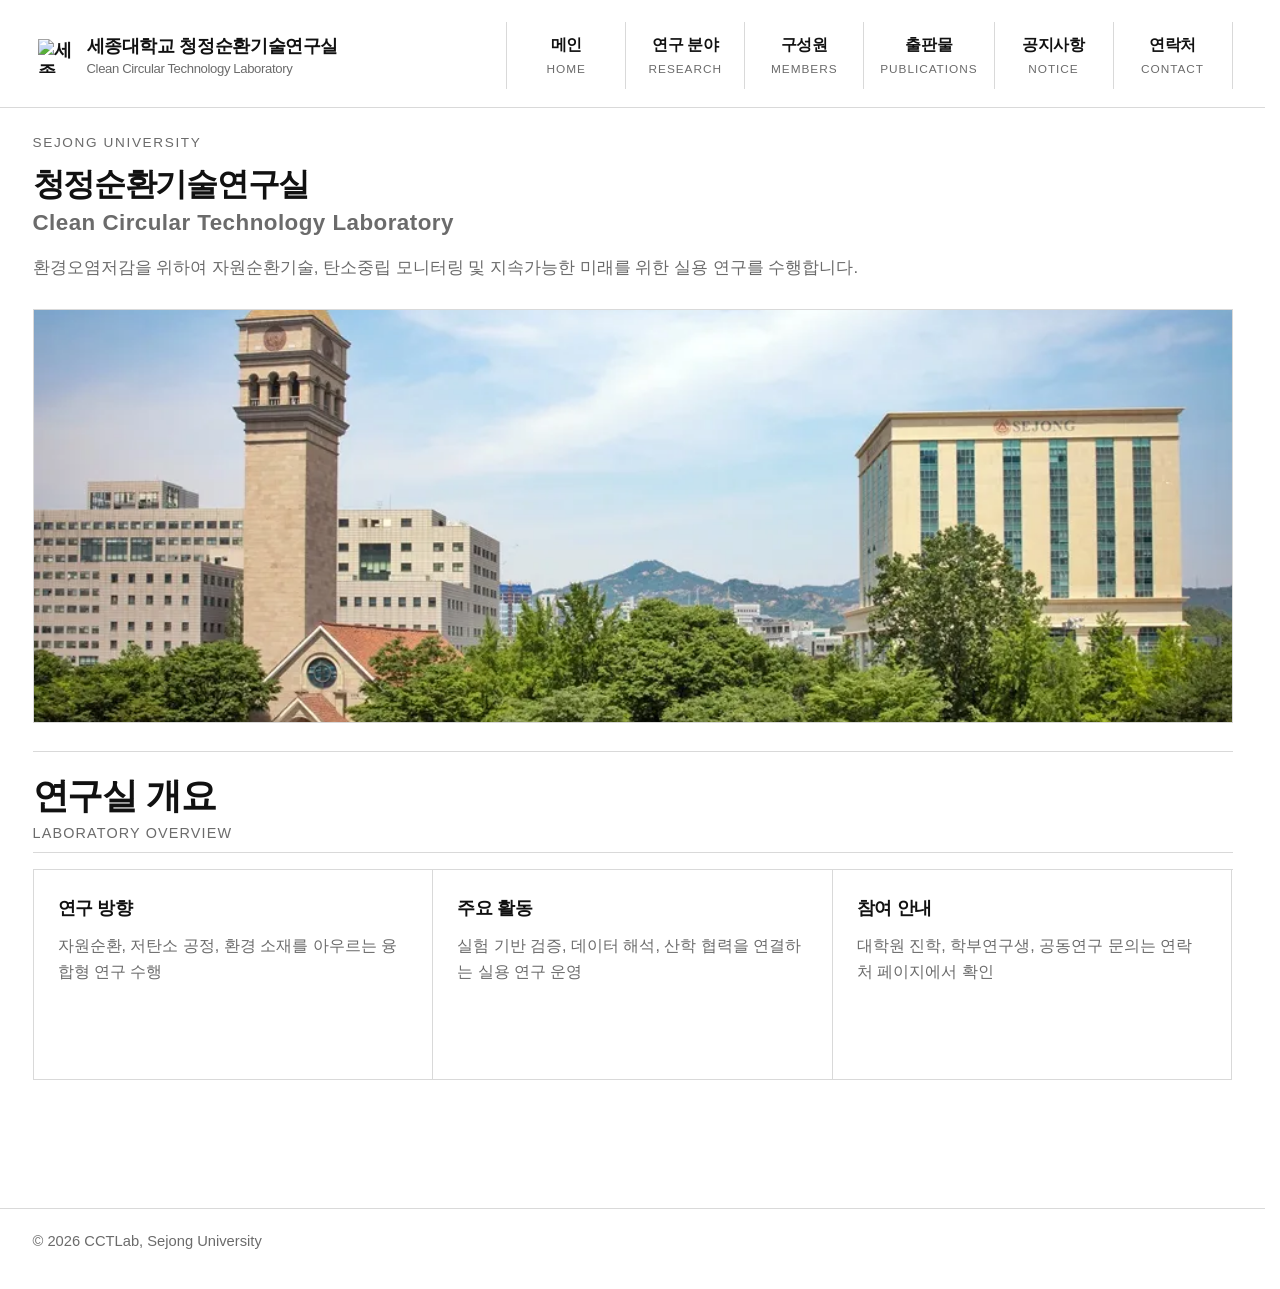
==== commit a3ae2afc: "." ====
--- a/index.html
+++ b/index.html
@@ -33,12 +33,6 @@
             <a class="active" href="index.html">
               <span class="nav-ko">메인</span>
               <span class="nav-en">Home</span>
-            </a>
-          </li>
-          <li>
-            <a href="about.html">
-              <span class="nav-ko">연구실 소개</span>
-              <span class="nav-en">Introduction</span>
             </a>
           </li>
           <li>
--- a/styles.css
+++ b/styles.css
@@ -220,7 +220,7 @@
 }
 
 .compact-section {
-  padding-top: 28px;
+  padding-top: 20px;
 }
 
 .section-head {
@@ -228,7 +228,7 @@
   align-items: baseline;
   justify-content: space-between;
   gap: 20px;
-  margin-bottom: 22px;
+  margin-bottom: 16px;
   padding-bottom: 10px;
   border-bottom: 1px solid var(--line);
 }
@@ -427,9 +427,9 @@
 
 .person-card {
   display: grid;
-  grid-template-columns: 220px minmax(0, 1fr);
-  gap: 24px;
-  padding: 22px;
+  grid-template-columns: 180px minmax(0, 1fr);
+  gap: 18px;
+  padding: 16px;
   border-right: 1px solid var(--line);
   border-bottom: 1px solid var(--line);
 }
@@ -447,12 +447,12 @@
 }
 
 .person-name {
-  margin: 0 0 10px;
-  font-size: 1.3rem;
+  margin: 0 0 8px;
+  font-size: 1.15rem;
 }
 
 .person-role {
-  margin: 0 0 10px;
+  margin: 0 0 8px;
   color: var(--muted);
 }
 
@@ -463,12 +463,48 @@
 }
 
 .person-meta li {
-  padding: 8px 0;
+  padding: 6px 0;
   border-top: 1px solid var(--line);
 }
 
 .person-meta li:last-child {
   border-bottom: 1px solid var(--line);
+}
+
+.person-profile-groups {
+  border-top: 1px solid var(--line);
+}
+
+.person-profile-group + .person-profile-group {
+  margin-top: 4px;
+  padding-top: 4px;
+  border-top: 1px solid var(--line);
+}
+
+.person-group-title {
+  margin: 0 0 2px;
+  font-size: 0.92rem;
+}
+
+.person-profile-list {
+  margin: 0;
+  padding: 0;
+  list-style: none;
+}
+
+.person-profile-list li {
+  padding: 1px 0;
+}
+
+.person-line-ko,
+.person-line-en {
+  display: block;
+}
+
+.person-line-en {
+  color: var(--muted);
+  font-size: 0.82rem;
+  line-height: 1.35;
 }
 
 .pub-list {
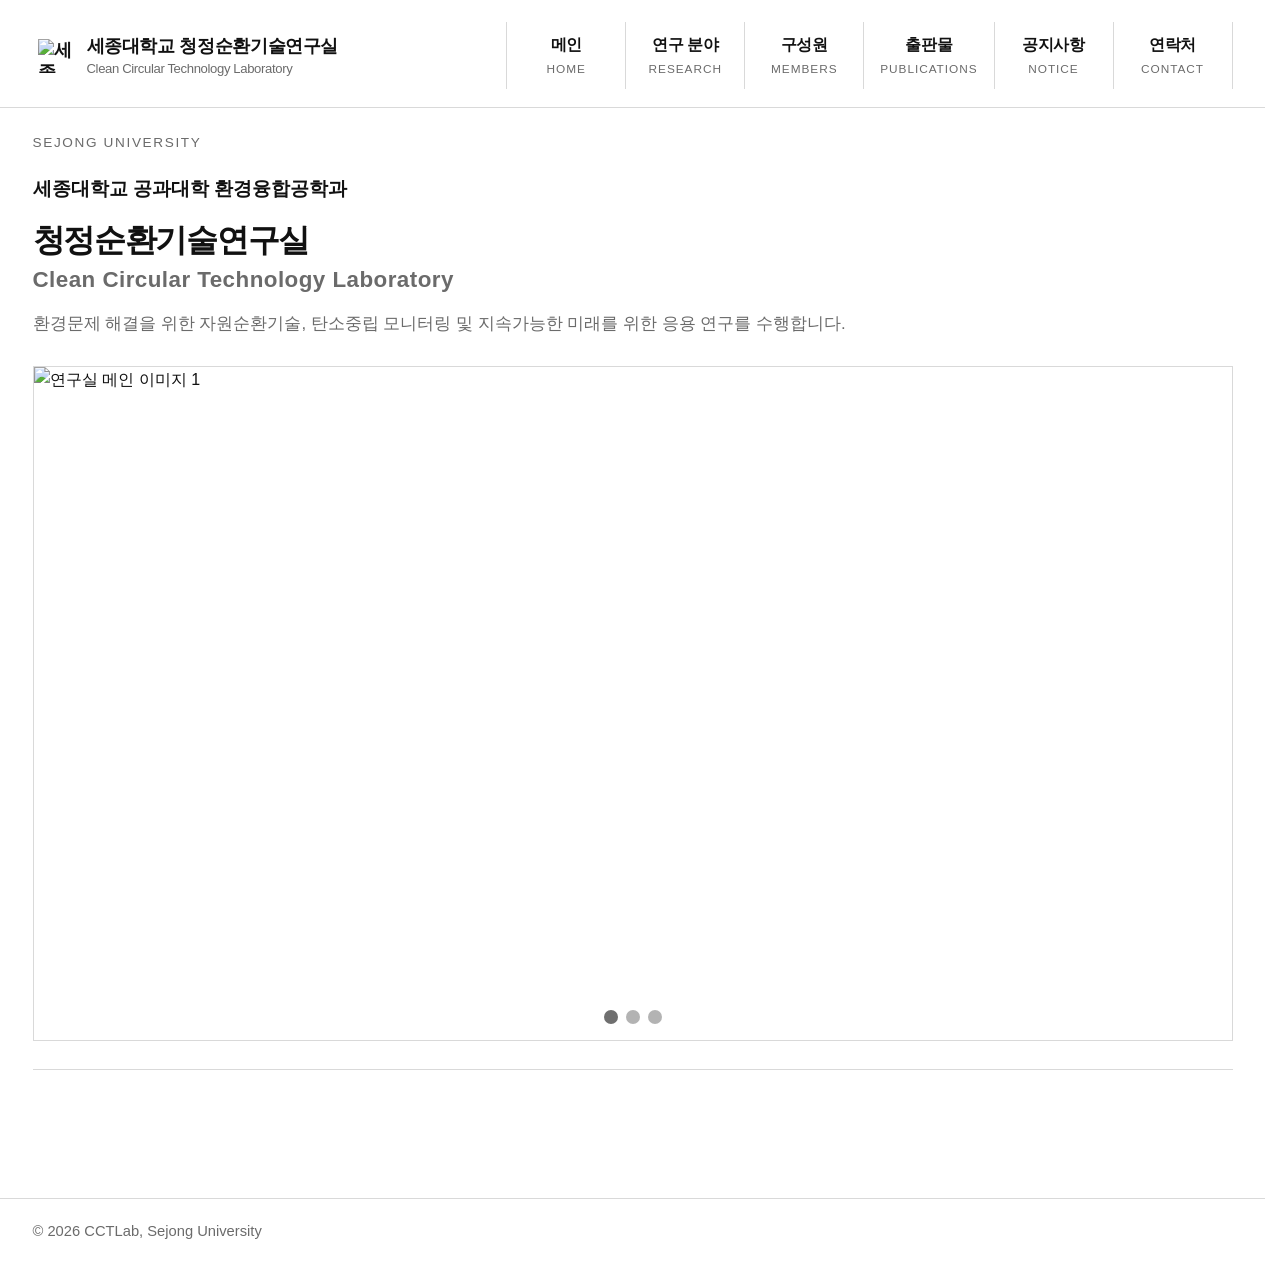
==== commit 53af68d8: "." ====
--- a/index.html
+++ b/index.html
@@ -73,47 +73,44 @@
       <section class="hero container">
         <div class="hero-copy">
           <p class="eyebrow">SEJONG UNIVERSITY</p>
+          <h3>
+            세종대학교 공과대학 환경융합공학과 
+          </h3>
           <h1>
             청정순환기술연구실
             <span class="title-en">Clean Circular Technology Laboratory</span>
           </h1>
           <p class="subtitle">
-            환경오염저감을 위하여 자원순환기술, 탄소중립 모니터링 및 지속가능한 미래를 위한 실용 연구를 수행합니다.
+            환경문제 해결을 위한 자원순환기술, 탄소중립 모니터링 및 지속가능한 미래를 위한 응용 연구를 수행합니다.
           </p>
         </div>
         <div class="hero-media-wrap">
-          <div class="hero-media">
-            <img src="images/main-visual.webp" alt="연구실 메인 이미지" />
+          <div class="hero-media hero-slider" data-slider>
+            <div class="hero-slider-track" data-slider-track>
+              <div class="hero-slide is-active">
+                <img src="images/소개1.png" alt="연구실 메인 이미지 1" />
+              </div>
+              <div class="hero-slide">
+                <img src="images/소개2.png" alt="연구실 메인 이미지 2" />
+              </div>
+              <div class="hero-slide">
+                <img src="images/소개3.png" alt="연구실 메인 이미지 3" />
+              </div>
+            </div>
+            <div class="hero-slider-dots" aria-label="메인 이미지 선택">
+              <button type="button" class="hero-slider-dot is-active" data-slide-to="0" aria-label="1번 이미지"></button>
+              <button type="button" class="hero-slider-dot" data-slide-to="1" aria-label="2번 이미지"></button>
+              <button type="button" class="hero-slider-dot" data-slide-to="2" aria-label="3번 이미지"></button>
+            </div>
           </div>
         </div>
       </section>
 
-      <section class="section container">
-        <div class="section-head">
-          <h2 class="section-title">
-            연구실 개요
-            <span class="section-en">Laboratory Overview</span>
-          </h2>
-        </div>
-        <div class="line-grid">
-          <article class="line-card">
-            <h3>연구 방향</h3>
-            <p>자원순환, 저탄소 공정, 환경 소재를 아우르는 융합형 연구 수행</p>
-          </article>
-          <article class="line-card">
-            <h3>주요 활동</h3>
-            <p>실험 기반 검증, 데이터 해석, 산학 협력을 연결하는 실용 연구 운영</p>
-          </article>
-          <article class="line-card">
-            <h3>참여 안내</h3>
-            <p>대학원 진학, 학부연구생, 공동연구 문의는 연락처 페이지에서 확인</p>
-          </article>
-        </div>
-      </section>
     </main>
 
     <footer class="site-footer">
       <div class="container">© 2026 CCTLab, Sejong University</div>
     </footer>
+    <script src="index.js"></script>
   </body>
 </html>
--- a/styles.css
+++ b/styles.css
@@ -200,13 +200,53 @@
 .hero-media {
   border: 1px solid var(--line);
   background: #fff;
+  position: relative;
+  overflow: hidden;
 }
 
 .hero-media img {
   width: 100%;
   height: 100%;
-  object-fit: cover;
-  aspect-ratio: 16 / 5.5;
+  object-fit: contain;
+  aspect-ratio: 16 / 9;
+  background: #fff;
+}
+
+.hero-slider-track {
+  display: flex;
+  transition: transform 0.55s ease;
+  will-change: transform;
+}
+
+.hero-slide {
+  flex: 0 0 100%;
+  display: flex;
+  align-items: center;
+  justify-content: center;
+  background: #fff;
+}
+
+.hero-slider-dots {
+  position: absolute;
+  left: 50%;
+  bottom: 16px;
+  display: flex;
+  gap: 8px;
+  transform: translateX(-50%);
+}
+
+.hero-slider-dot {
+  width: 14px;
+  height: 14px;
+  padding: 0;
+  border: 0;
+  border-radius: 999px;
+  background: rgba(160, 160, 160, 0.8);
+  cursor: pointer;
+}
+
+.hero-slider-dot.is-active {
+  background: #6f6f6f;
 }
 
 .hero-note {
@@ -400,6 +440,10 @@
   white-space: pre-wrap;
 }
 
+.notice-source {
+  display: none;
+}
+
 .notice-body p {
   margin: 0;
   color: var(--muted);
@@ -484,6 +528,14 @@
 .person-group-title {
   margin: 0 0 2px;
   font-size: 0.92rem;
+}
+
+.person-profile-link {
+  margin: 0 0 8px;
+}
+
+.person-profile-link a:hover {
+  text-decoration: underline;
 }
 
 .person-profile-list {
